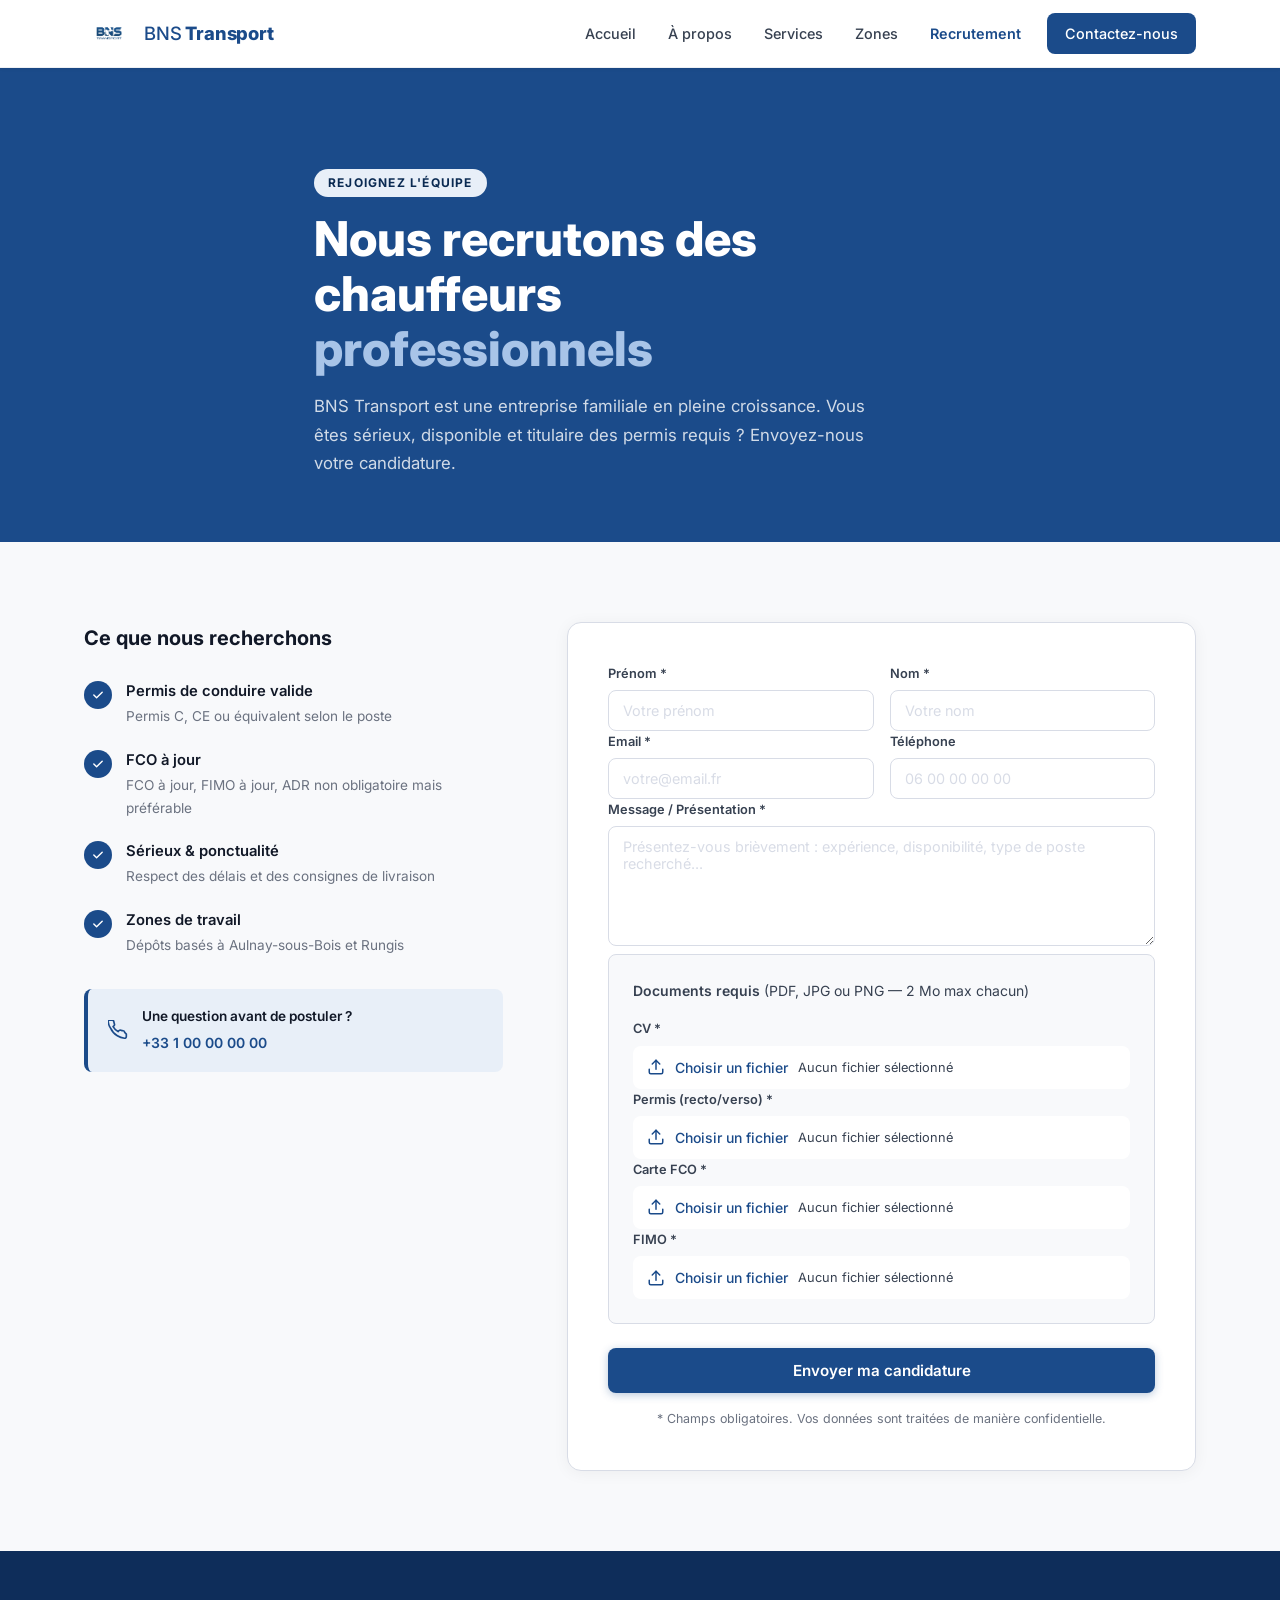
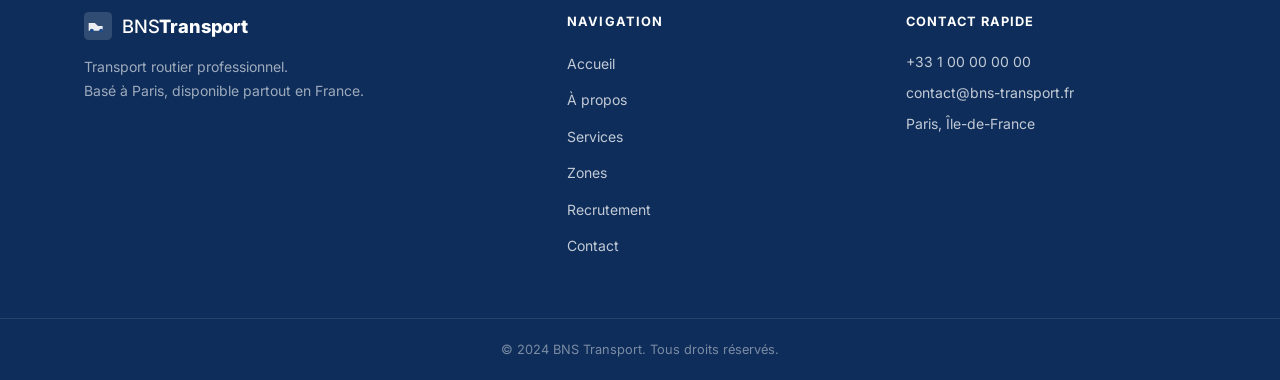
==== pages/recrutement.html @ 75c83bd3 "Update: carte zones, transport frigorifique, page recrutement" ====
<!DOCTYPE html>
<html lang="fr">
<head>
  <meta charset="UTF-8" />
  <meta name="viewport" content="width=device-width, initial-scale=1.0" />
  <meta name="description" content="BNS Transport recrute — Rejoignez notre équipe de chauffeurs professionnels. Envoyez votre candidature avec CV, permis et carte FCO." />
  <title>Recrutement — BNS Transport</title>
  <link rel="stylesheet" href="../css/styles.css" />
  <link rel="preconnect" href="https://fonts.googleapis.com" />
  <link rel="preconnect" href="https://fonts.gstatic.com" crossorigin />
  <link href="https://fonts.googleapis.com/css2?family=Inter:wght@400;500;600;700;800&display=swap" rel="stylesheet" />
</head>
<body>

  <!-- ========== HEADER ========== -->
  <header class="header" id="header">
    <div class="container header__inner">
      <a href="../index.html" class="logo">
        <span class="logo__icon">
          <img src="../asset/logo/V3-remove.png" alt="BNS Transport" height="50">
        </span>
        <span class="logo__text">BNS<strong> Transport</strong></span>
      </a>

      <button class="nav-toggle" id="navToggle" aria-label="Ouvrir le menu" aria-expanded="false">
        <span></span><span></span><span></span>
      </button>

      <nav class="nav" id="mainNav">
        <ul class="nav__list">
          <li><a href="../index.html#accueil"  class="nav__link">Accueil</a></li>
          <li><a href="../index.html#apropos"  class="nav__link">À propos</a></li>
          <li><a href="../index.html#services" class="nav__link">Services</a></li>
          <li><a href="../index.html#zones"    class="nav__link">Zones</a></li>
          <li><a href="recrutement.html"       class="nav__link nav__link--active">Recrutement</a></li>
          <li><a href="../index.html#contact"  class="nav__link nav__link--cta">Contactez-nous</a></li>
        </ul>
      </nav>
    </div>
  </header>

  <!-- ========== PAGE HERO ========== -->
  <section class="page-hero">
    <div class="container page-hero__inner">
      <p class="section__eyebrow">Rejoignez l'équipe</p>
      <h1 class="page-hero__title">Nous recrutons des chauffeurs<br><span>professionnels</span></h1>
      <p class="page-hero__subtitle">BNS Transport est une entreprise familiale en pleine croissance. Vous êtes sérieux, disponible et titulaire des permis requis ? Envoyez-nous votre candidature.</p>
    </div>
  </section>

  <!-- ========== RECRUITMENT FORM ========== -->
  <section class="section recruit" id="recrutement">
    <div class="container">
      <div class="recruit__inner">

        <!-- Info panel -->
        <div class="recruit__info">
          <h2 class="recruit__info-title">Ce que nous recherchons</h2>
          <ul class="recruit__criteria">
            <li>
              <span class="recruit__criteria-icon">
                <svg viewBox="0 0 20 20" fill="currentColor"><path fill-rule="evenodd" d="M16.707 5.293a1 1 0 010 1.414l-8 8a1 1 0 01-1.414 0l-4-4a1 1 0 011.414-1.414L8 12.586l7.293-7.293a1 1 0 011.414 0z" clip-rule="evenodd"/></svg>
              </span>
              <div>
                <strong>Permis de conduire valide</strong>
                <p>Permis C, CE ou équivalent selon le poste</p>
              </div>
            </li>
            <li>
              <span class="recruit__criteria-icon">
                <svg viewBox="0 0 20 20" fill="currentColor"><path fill-rule="evenodd" d="M16.707 5.293a1 1 0 010 1.414l-8 8a1 1 0 01-1.414 0l-4-4a1 1 0 011.414-1.414L8 12.586l7.293-7.293a1 1 0 011.414 0z" clip-rule="evenodd"/></svg>
              </span>
              <div>
                <strong>FCO à jour</strong>
                <p>FCO à jour, FIMO à jour, ADR non obligatoire mais préférable</p>
              </div>
            </li>
            <li>
              <span class="recruit__criteria-icon">
                <svg viewBox="0 0 20 20" fill="currentColor"><path fill-rule="evenodd" d="M16.707 5.293a1 1 0 010 1.414l-8 8a1 1 0 01-1.414 0l-4-4a1 1 0 011.414-1.414L8 12.586l7.293-7.293a1 1 0 011.414 0z" clip-rule="evenodd"/></svg>
              </span>
              <div>
                <strong>Sérieux & ponctualité</strong>
                <p>Respect des délais et des consignes de livraison</p>
              </div>
            </li>
            <li>
              <span class="recruit__criteria-icon">
                <svg viewBox="0 0 20 20" fill="currentColor"><path fill-rule="evenodd" d="M16.707 5.293a1 1 0 010 1.414l-8 8a1 1 0 01-1.414 0l-4-4a1 1 0 011.414-1.414L8 12.586l7.293-7.293a1 1 0 011.414 0z" clip-rule="evenodd"/></svg>
              </span>
              <div>
                <strong>Zones de travail</strong>
                <p>Dépôts basés à Aulnay-sous-Bois et Rungis</p>
              </div>
            </li>
          </ul>

          <div class="recruit__contact-note">
            <svg viewBox="0 0 24 24" fill="none" stroke="currentColor" stroke-width="2" stroke-linecap="round" stroke-linejoin="round"><path d="M22 16.92v3a2 2 0 01-2.18 2 19.79 19.79 0 01-8.63-3.07A19.5 19.5 0 013.07 9.8a19.79 19.79 0 01-3.07-8.63A2 2 0 012 .18h3a2 2 0 012 1.72c.127.96.361 1.903.7 2.81a2 2 0 01-.45 2.11L6.09 7.91a16 16 0 006 6l1.27-1.27a2 2 0 012.11-.45c.907.339 1.85.573 2.81.7a2 2 0 011.72 2.01z"/></svg>
            <div>
              <strong>Une question avant de postuler ?</strong>
              <a href="tel:+33100000000">+33 1 00 00 00 00</a>
            </div>
          </div>
        </div>

        <!-- Form -->
        <form
          class="recruit__form"
          id="recruitForm"
          action="https://formspree.io/f/YOUR_FORM_ID"
          method="POST"
          enctype="multipart/form-data"
          novalidate
        >
          <div class="form-row">
            <div class="form-group">
              <label for="prenom">Prénom *</label>
              <input type="text" id="prenom" name="prenom" placeholder="Votre prénom" required />
            </div>
            <div class="form-group">
              <label for="nom">Nom *</label>
              <input type="text" id="nom" name="nom" placeholder="Votre nom" required />
            </div>
          </div>
          <div class="form-row">
            <div class="form-group">
              <label for="email">Email *</label>
              <input type="email" id="email" name="email" placeholder="votre@email.fr" required />
            </div>
            <div class="form-group">
              <label for="telephone">Téléphone</label>
              <input type="tel" id="telephone" name="telephone" placeholder="06 00 00 00 00" />
            </div>
          </div>
          <div class="form-group">
            <label for="message">Message / Présentation *</label>
            <textarea id="message" name="message" rows="4" placeholder="Présentez-vous brièvement : expérience, disponibilité, type de poste recherché..." required></textarea>
          </div>

          <!-- File uploads -->
          <div class="upload-section">
            <p class="upload-section__label">Documents requis <span>(PDF, JPG ou PNG — 2 Mo max chacun)</span></p>

            <div class="form-group">
              <label for="cv">CV *</label>
              <div class="file-upload" id="cvUpload">
                <input type="file" id="cv" name="cv" accept=".pdf,.jpg,.jpeg,.png" required />
                <div class="file-upload__ui">
                  <svg viewBox="0 0 24 24" fill="none" stroke="currentColor" stroke-width="2" stroke-linecap="round" stroke-linejoin="round"><path d="M21 15v4a2 2 0 01-2 2H5a2 2 0 01-2-2v-4"/><polyline points="17 8 12 3 7 8"/><line x1="12" y1="3" x2="12" y2="15"/></svg>
                  <span class="file-upload__text">Choisir un fichier</span>
                  <span class="file-upload__name">Aucun fichier sélectionné</span>
                </div>
              </div>
              <p class="file-upload__error" id="cvError" hidden>Fichier trop lourd ou format non accepté (PDF, JPG, PNG, max 2 Mo).</p>
            </div>

            <div class="form-group">
              <label for="permis">Permis (recto/verso) *</label>
              <div class="file-upload" id="permisUpload">
                <input type="file" id="permis" name="permis" accept=".pdf,.jpg,.jpeg,.png" required />
                <div class="file-upload__ui">
                  <svg viewBox="0 0 24 24" fill="none" stroke="currentColor" stroke-width="2" stroke-linecap="round" stroke-linejoin="round"><path d="M21 15v4a2 2 0 01-2 2H5a2 2 0 01-2-2v-4"/><polyline points="17 8 12 3 7 8"/><line x1="12" y1="3" x2="12" y2="15"/></svg>
                  <span class="file-upload__text">Choisir un fichier</span>
                  <span class="file-upload__name">Aucun fichier sélectionné</span>
                </div>
              </div>
              <p class="file-upload__error" id="permisError" hidden>Fichier trop lourd ou format non accepté (PDF, JPG, PNG, max 2 Mo).</p>
            </div>

            <div class="form-group">
              <label for="fco">Carte FCO *</label>
              <div class="file-upload" id="fcoUpload">
                <input type="file" id="fco" name="fco" accept=".pdf,.jpg,.jpeg,.png" required />
                <div class="file-upload__ui">
                  <svg viewBox="0 0 24 24" fill="none" stroke="currentColor" stroke-width="2" stroke-linecap="round" stroke-linejoin="round"><path d="M21 15v4a2 2 0 01-2 2H5a2 2 0 01-2-2v-4"/><polyline points="17 8 12 3 7 8"/><line x1="12" y1="3" x2="12" y2="15"/></svg>
                  <span class="file-upload__text">Choisir un fichier</span>
                  <span class="file-upload__name">Aucun fichier sélectionné</span>
                </div>
              </div>
              <p class="file-upload__error" id="fcoError" hidden>Fichier trop lourd ou format non accepté (PDF, JPG, PNG, max 2 Mo).</p>
            </div>

            <div class="form-group">
              <label for="fimo">FIMO *</label>
              <div class="file-upload" id="fimoUpload">
                <input type="file" id="fimo" name="fimo" accept=".pdf,.jpg,.jpeg,.png" required />
                <div class="file-upload__ui">
                  <svg viewBox="0 0 24 24" fill="none" stroke="currentColor" stroke-width="2" stroke-linecap="round" stroke-linejoin="round"><path d="M21 15v4a2 2 0 01-2 2H5a2 2 0 01-2-2v-4"/><polyline points="17 8 12 3 7 8"/><line x1="12" y1="3" x2="12" y2="15"/></svg>
                  <span class="file-upload__text">Choisir un fichier</span>
                  <span class="file-upload__name">Aucun fichier sélectionné</span>
                </div>
              </div>
              <p class="file-upload__error" id="fimoError" hidden>Fichier trop lourd ou format non accepté (PDF, JPG, PNG, max 2 Mo).</p>
            </div>
          </div>

          <button type="submit" class="btn btn--primary btn--full">Envoyer ma candidature</button>
          <p class="form-notice">* Champs obligatoires. Vos données sont traitées de manière confidentielle.</p>

          <div class="form-success" id="recruitSuccess" hidden>
            <svg viewBox="0 0 24 24" fill="none" stroke="currentColor" stroke-width="2"><path d="M22 11.08V12a10 10 0 11-5.93-9.14"/><polyline points="22 4 12 14.01 9 11.01"/></svg>
            Merci ! Votre candidature a bien été envoyée. Nous vous recontacterons prochainement.
          </div>
        </form>

      </div>
    </div>
  </section>

  <!-- ========== FOOTER ========== -->
  <footer class="footer">
    <div class="container footer__inner">
      <div class="footer__brand">
        <a href="../index.html" class="logo logo--light">
          <span class="logo__icon">
            <svg width="28" height="28" viewBox="0 0 36 36" fill="none" xmlns="http://www.w3.org/2000/svg">
              <rect width="36" height="36" rx="6" fill="#fff" opacity=".15"/>
              <path d="M6 24V14h8l4 4h6v6H6z" fill="#fff" opacity=".9"/>
              <circle cx="10" cy="24" r="2.5" fill="#1B4B8A"/>
              <circle cx="22" cy="24" r="2.5" fill="#1B4B8A"/>
            </svg>
          </span>
          <span class="logo__text">BNS<strong>Transport</strong></span>
        </a>
        <p>Transport routier professionnel.<br>Basé à Paris, disponible partout en France.</p>
      </div>
      <div class="footer__links">
        <h4>Navigation</h4>
        <ul>
          <li><a href="../index.html#accueil">Accueil</a></li>
          <li><a href="../index.html#apropos">À propos</a></li>
          <li><a href="../index.html#services">Services</a></li>
          <li><a href="../index.html#zones">Zones</a></li>
          <li><a href="recrutement.html">Recrutement</a></li>
          <li><a href="../index.html#contact">Contact</a></li>
        </ul>
      </div>
      <div class="footer__contact">
        <h4>Contact rapide</h4>
        <p><a href="tel:+33100000000">+33 1 00 00 00 00</a></p>
        <p><a href="mailto:contact@bns-transport.fr">contact@bns-transport.fr</a></p>
        <p>Paris, Île-de-France</p>
      </div>
    </div>
    <div class="footer__bottom">
      <div class="container">
        <p>&copy; 2024 BNS Transport. Tous droits réservés.</p>
      </div>
    </div>
  </footer>

  <a href="#recrutement" class="back-to-top" id="backToTop" aria-label="Retour en haut">&#8593;</a>

  <script src="../js/script.js"></script>
  <script>
    (function () {
      var MAX = 2 * 1024 * 1024;
      var fields = [
        { input: 'cv',     error: 'cvError',     wrap: 'cvUpload' },
        { input: 'permis', error: 'permisError', wrap: 'permisUpload' },
        { input: 'fco',    error: 'fcoError',    wrap: 'fcoUpload' },
        { input: 'fimo',   error: 'fimoError',   wrap: 'fimoUpload' }
      ];

      fields.forEach(function (f) {
        var input   = document.getElementById(f.input);
        var errorEl = document.getElementById(f.error);
        var nameEl  = document.querySelector('#' + f.wrap + ' .file-upload__name');
        var wrapEl  = document.getElementById(f.wrap);

        input.addEventListener('change', function () {
          var file = input.files[0];
          if (!file) return;
          if (file.size > MAX) {
            errorEl.hidden = false;
            wrapEl.classList.add('file-upload--error');
            nameEl.textContent = 'Aucun fichier sélectionné';
            input.value = '';
          } else {
            errorEl.hidden = true;
            wrapEl.classList.remove('file-upload--error');
            nameEl.textContent = file.name;
          }
        });
      });

      var params = new URLSearchParams(window.location.search);
      if (params.get('success') === 'true') {
        document.getElementById('recruitSuccess').hidden = false;
        document.getElementById('recruitForm').hidden = true;
      }
    })();
  </script>
</body>
</html>
---- css/styles.css ----
/* ============================================================
   BNS Transport — styles.css
   Primary: #1B4B8A | Font: Inter
   ============================================================ */

/* ---------- Reset & base ---------- */
*, *::before, *::after { box-sizing: border-box; margin: 0; padding: 0; }

:root {
  --blue:        #1B4B8A;
  --blue-dark:   #143870;
  --blue-light:  #2563B0;
  --blue-pale:   #E8EFF8;
  --white:       #ffffff;
  --gray-50:     #F8F9FB;
  --gray-100:    #EEF0F4;
  --gray-200:    #D8DCE6;
  --gray-500:    #6B7280;
  --gray-700:    #374151;
  --gray-900:    #111827;
  --font:        'Inter', system-ui, sans-serif;
  --radius:      8px;
  --radius-lg:   14px;
  --shadow-sm:   0 1px 3px rgba(0,0,0,.08);
  --shadow:      0 4px 16px rgba(27,75,138,.12);
  --shadow-lg:   0 8px 32px rgba(27,75,138,.18);
  --transition:  .25s ease;
  --header-h:    68px;
}

html { scroll-behavior: smooth; font-size: 16px; }

body {
  font-family: var(--font);
  color: var(--gray-700);
  background: var(--white);
  line-height: 1.65;
  -webkit-font-smoothing: antialiased;
}

a { color: inherit; text-decoration: none; }
ul { list-style: none; }
img, svg { display: block; max-width: 100%; }
button { cursor: pointer; font-family: inherit; border: none; background: none; }

/* ---------- Utilities ---------- */
.container {
  width: 100%;
  max-width: 1160px;
  margin-inline: auto;
  padding-inline: 24px;
}

.section { padding: 80px 0; }

.section__header {
  text-align: center;
  max-width: 640px;
  margin: 0 auto 56px;
}

.section__eyebrow {
  display: inline-block;
  font-size: .75rem;
  font-weight: 700;
  letter-spacing: .1em;
  text-transform: uppercase;
  color: var(--blue);
  background: var(--blue-pale);
  padding: 4px 14px;
  border-radius: 100px;
  margin-bottom: 14px;
}

.section__title {
  font-size: clamp(1.6rem, 3vw, 2.2rem);
  font-weight: 800;
  color: var(--gray-900);
  line-height: 1.2;
  margin-bottom: 16px;
}

.section__subtitle {
  font-size: 1.05rem;
  color: var(--gray-500);
}

/* ---------- Buttons ---------- */
.btn {
  display: inline-flex;
  align-items: center;
  gap: 8px;
  padding: 13px 28px;
  border-radius: var(--radius);
  font-size: .95rem;
  font-weight: 600;
  transition: var(--transition);
  white-space: nowrap;
}

.btn--primary {
  background: var(--blue);
  color: var(--white);
  box-shadow: 0 2px 8px rgba(27,75,138,.3);
}
.btn--primary:hover { background: var(--blue-dark); transform: translateY(-1px); box-shadow: var(--shadow); }

.btn--outline {
  background: transparent;
  color: var(--white);
  border: 2px solid rgba(255,255,255,.6);
}
.btn--outline:hover { background: rgba(255,255,255,.1); border-color: var(--white); }

.btn--sm { padding: 10px 22px; font-size: .875rem; }
.btn--full { width: 100%; justify-content: center; }

/* ============================================================
   HEADER
   ============================================================ */
.header {
  position: fixed;
  inset: 0 0 auto;
  z-index: 100;
  height: var(--header-h);
  background: var(--white);
  border-bottom: 1px solid var(--gray-100);
  box-shadow: var(--shadow-sm);
  transition: box-shadow var(--transition);
}

.header.scrolled { box-shadow: var(--shadow); }

.header__inner {
  height: 100%;
  display: flex;
  align-items: center;
  justify-content: space-between;
  gap: 24px;
}

/* Logo */
.logo {
  display: flex;
  align-items: center;
  gap: 10px;
  flex-shrink: 0;
}

.logo__text {
  font-size: 1.15rem;
  font-weight: 500;
  color: var(--blue);
  letter-spacing: -.01em;
}
.logo__text strong { font-weight: 800; }

/* Nav */
.nav__list {
  display: flex;
  align-items: center;
  gap: 4px;
}

.nav__link {
  display: inline-block;
  padding: 8px 14px;
  font-size: .9rem;
  font-weight: 500;
  color: var(--gray-700);
  border-radius: var(--radius);
  transition: var(--transition);
}
.nav__link:hover, .nav__link.active { color: var(--blue); background: var(--blue-pale); }

.nav__link--cta {
  background: var(--blue);
  color: var(--white) !important;
  padding: 9px 18px;
  margin-left: 8px;
}
.nav__link--cta:hover { background: var(--blue-dark) !important; }

/* Hamburger */
.nav-toggle {
  display: none;
  flex-direction: column;
  gap: 5px;
  width: 36px;
  height: 36px;
  justify-content: center;
  align-items: center;
  border-radius: var(--radius);
  transition: var(--transition);
}
.nav-toggle:hover { background: var(--gray-100); }
.nav-toggle span {
  display: block;
  width: 22px;
  height: 2px;
  background: var(--blue);
  border-radius: 2px;
  transition: var(--transition);
}
.nav-toggle.open span:nth-child(1) { transform: translateY(7px) rotate(45deg); }
.nav-toggle.open span:nth-child(2) { opacity: 0; }
.nav-toggle.open span:nth-child(3) { transform: translateY(-7px) rotate(-45deg); }

/* ============================================================
   HERO
   ============================================================ */
.hero {
  position: relative;
  padding-top: var(--header-h);
  min-height: 100svh;
  display: flex;
  align-items: center;
  background:
    linear-gradient(135deg, #0e2d5a 0%, var(--blue) 50%, #1e5fad 100%);
  overflow: hidden;
}

.hero::before {
  content: '';
  position: absolute;
  inset: 0;
  background-image:
    radial-gradient(circle at 70% 30%, rgba(255,255,255,.04) 0%, transparent 50%),
    radial-gradient(circle at 20% 80%, rgba(255,255,255,.03) 0%, transparent 40%);
}

/* Subtle road texture */
.hero::after {
  content: '';
  position: absolute;
  bottom: 0; left: 0; right: 0;
  height: 180px;
  background: linear-gradient(to top, rgba(0,0,0,.25), transparent);
}

.hero__overlay {
  position: absolute;
  inset: 0;
  background: url("data:image/svg+xml,%3Csvg width='60' height='60' viewBox='0 0 60 60' xmlns='http://www.w3.org/2000/svg'%3E%3Cg fill='none' fill-rule='evenodd'%3E%3Cg fill='%23ffffff' fill-opacity='0.025'%3E%3Cpath d='M36 34v-4h-2v4h-4v2h4v4h2v-4h4v-2h-4zm0-30V0h-2v4h-4v2h4v4h2V6h4V4h-4zM6 34v-4H4v4H0v2h4v4h2v-4h4v-2H6zM6 4V0H4v4H0v2h4v4h2V6h4V4H6z'/%3E%3C/g%3E%3C/g%3E%3C/svg%3E");
}

.hero__content {
  position: relative;
  z-index: 1;
  max-width: 720px;
  color: var(--white);
  padding-block: 80px 60px;
}

.hero__eyebrow {
  font-size: .8rem;
  font-weight: 600;
  letter-spacing: .12em;
  text-transform: uppercase;
  color: rgba(255,255,255,.7);
  margin-bottom: 20px;
  display: flex;
  align-items: center;
  gap: 8px;
}
.hero__eyebrow::before {
  content: '';
  display: inline-block;
  width: 30px; height: 2px;
  background: rgba(255,255,255,.5);
  border-radius: 2px;
}

.hero__title {
  font-size: clamp(2.2rem, 5.5vw, 3.6rem);
  font-weight: 800;
  line-height: 1.1;
  letter-spacing: -.02em;
  margin-bottom: 24px;
}
.hero__title span { color: rgba(255,255,255,.75); }

.hero__subtitle {
  font-size: clamp(1rem, 2vw, 1.15rem);
  color: rgba(255,255,255,.8);
  max-width: 540px;
  margin-bottom: 40px;
  line-height: 1.7;
}

.hero__actions {
  display: flex;
  flex-wrap: wrap;
  gap: 12px;
  margin-bottom: 48px;
}

.hero__badges {
  display: flex;
  flex-wrap: wrap;
  gap: 12px;
}

.badge {
  display: inline-flex;
  align-items: center;
  gap: 8px;
  padding: 8px 16px;
  background: rgba(255,255,255,.1);
  backdrop-filter: blur(6px);
  border: 1px solid rgba(255,255,255,.2);
  border-radius: 100px;
  font-size: .82rem;
  font-weight: 500;
  color: rgba(255,255,255,.9);
}
.badge__icon { font-weight: 700; color: #7FBFFF; }

/* ============================================================
   ABOUT
   ============================================================ */
.about { background: var(--white); }

.about__inner {
  display: grid;
  grid-template-columns: 1fr 1fr;
  gap: 64px;
  align-items: center;
}

.about__text .section__eyebrow { display: inline-block; }
.about__text .section__title { text-align: left; margin-bottom: 20px; }

.about__text p {
  color: var(--gray-500);
  margin-bottom: 16px;
  font-size: .975rem;
}

.about__text .btn { margin-top: 8px; }

.about__stats {
  display: grid;
  grid-template-columns: 1fr 1fr;
  gap: 16px;
}

.stat-card {
  background: var(--gray-50);
  border: 1px solid var(--gray-100);
  border-radius: var(--radius-lg);
  padding: 28px 24px;
  display: flex;
  flex-direction: column;
  gap: 6px;
  transition: var(--transition);
}
.stat-card:hover { border-color: var(--blue); box-shadow: var(--shadow); }

.stat-card__number {
  font-size: 1.6rem;
  font-weight: 800;
  color: var(--blue);
  line-height: 1;
}
.stat-card__label {
  font-size: .82rem;
  color: var(--gray-500);
  font-weight: 500;
}

/* ============================================================
   SERVICES
   ============================================================ */
.services { background: var(--gray-50); }

.services__grid {
  display: grid;
  grid-template-columns: repeat(2, 1fr);
  gap: 24px;
}

.service-card {
  background: var(--white);
  border: 1px solid var(--gray-200);
  border-radius: var(--radius-lg);
  padding: 36px 28px;
  position: relative;
  transition: var(--transition);
  display: flex;
  flex-direction: column;
  gap: 14px;
}
.service-card:hover {
  transform: translateY(-4px);
  box-shadow: var(--shadow-lg);
  border-color: var(--blue);
}

.service-card--featured {
  border-color: var(--blue);
  box-shadow: var(--shadow);
}

.service-card__badge {
  position: absolute;
  top: -12px;
  left: 50%;
  transform: translateX(-50%);
  background: var(--blue);
  color: var(--white);
  font-size: .72rem;
  font-weight: 700;
  letter-spacing: .06em;
  text-transform: uppercase;
  padding: 4px 14px;
  border-radius: 100px;
  white-space: nowrap;
}

.service-card__icon svg { width: 52px; height: 52px; }

.service-card__title {
  font-size: 1.1rem;
  font-weight: 700;
  color: var(--gray-900);
}

.service-card__text {
  font-size: .9rem;
  color: var(--gray-500);
  line-height: 1.65;
}

.service-card__list {
  font-size: .875rem;
  display: flex;
  flex-direction: column;
  gap: 8px;
  margin-top: 4px;
}
.service-card__list li {
  display: flex;
  align-items: center;
  gap: 8px;
  color: var(--gray-700);
}
.service-card__list li::before {
  content: '';
  display: inline-block;
  width: 6px; height: 6px;
  border-radius: 50%;
  background: var(--blue);
  flex-shrink: 0;
}

/* ============================================================
   ZONES
   ============================================================ */
.zones { background: var(--white); }

.zones__inner {
  display: grid;
  grid-template-columns: 1fr 1.2fr;
  gap: 64px;
  align-items: start;
}

.map-visual {
  border-radius: var(--radius-lg);
  overflow: hidden;
  position: sticky;
  top: calc(var(--header-h) + 24px);
  line-height: 0;
  background: var(--white);
  border: 1px solid var(--gray-100);
}

.map-legend {
  display: flex;
  justify-content: center;
  gap: 20px;
  padding: 10px 16px;
  line-height: normal;
}
.map-legend__item {
  display: flex;
  align-items: center;
  gap: 6px;
  font-size: .75rem;
  color: var(--gray-500);
}
.map-legend__dot {
  width: 10px;
  height: 10px;
  border-radius: 2px;
  flex-shrink: 0;
}
.map-legend__dot--covered { background: #1B4B8A; }
.map-legend__dot--other   { background: #E5E7EB; border: 1px solid #d1d5db; }

.map-img {
  width: 100%;
  height: 100%;
  display: block;
  object-fit: cover;
}

.zones__list {
  display: flex;
  flex-direction: column;
  gap: 0;
}

.zone-item {
  display: flex;
  gap: 16px;
  padding: 20px 0;
  border-bottom: 1px solid var(--gray-100);
}
.zone-item:first-child { padding-top: 0; }

.zone-item__icon {
  font-size: 1.25rem;
  flex-shrink: 0;
  width: 36px;
  height: 36px;
  display: flex;
  align-items: center;
  justify-content: center;
}

.zone-item h3 {
  font-size: .975rem;
  font-weight: 700;
  color: var(--gray-900);
  margin-bottom: 4px;
}
.zone-item p { font-size: .875rem; color: var(--gray-500); }

.zone-item--primary h3 { color: var(--blue); }

.zone-callout {
  margin-top: 24px;
  padding: 20px 24px;
  background: var(--blue-pale);
  border-left: 4px solid var(--blue);
  border-radius: 0 var(--radius) var(--radius) 0;
  font-size: .9rem;
  color: var(--gray-700);
  display: flex;
  flex-direction: column;
  gap: 6px;
}
.zone-callout strong { color: var(--gray-900); }
.zone-callout a { color: var(--blue); font-weight: 600; }
.zone-callout a:hover { text-decoration: underline; }

/* ============================================================
   CONTACT
   ============================================================ */
.contact { background: var(--gray-50); }

.contact__inner {
  display: grid;
  grid-template-columns: 1fr 1.4fr;
  gap: 56px;
  align-items: start;
}

.contact__info h3 {
  font-size: 1.1rem;
  font-weight: 700;
  color: var(--gray-900);
  margin-bottom: 28px;
}

.contact__details {
  display: flex;
  flex-direction: column;
  gap: 20px;
  margin-bottom: 32px;
}

.contact__details li {
  display: flex;
  gap: 14px;
  align-items: flex-start;
}

.contact__icon {
  width: 40px; height: 40px;
  flex-shrink: 0;
  display: flex;
  align-items: center;
  justify-content: center;
  background: var(--blue-pale);
  border-radius: var(--radius);
  color: var(--blue);
}
.contact__icon svg { width: 18px; height: 18px; }

.contact__label {
  display: block;
  font-size: .75rem;
  font-weight: 600;
  text-transform: uppercase;
  letter-spacing: .06em;
  color: var(--gray-500);
  margin-bottom: 2px;
}
.contact__value {
  font-size: .925rem;
  color: var(--gray-900);
  font-weight: 500;
  line-height: 1.5;
}
a.contact__value:hover { color: var(--blue); }

.contact__urgency {
  background: var(--blue);
  color: var(--white);
  border-radius: var(--radius-lg);
  padding: 24px;
  display: flex;
  flex-direction: column;
  gap: 8px;
}
.contact__urgency strong { font-size: 1rem; }
.contact__urgency p { font-size: .875rem; opacity: .85; }
.contact__urgency .btn--primary { background: var(--white); color: var(--blue); margin-top: 4px; align-self: flex-start; }
.contact__urgency .btn--primary:hover { background: var(--blue-pale); }

/* Form */
.contact__form {
  background: var(--white);
  border: 1px solid var(--gray-200);
  border-radius: var(--radius-lg);
  padding: 36px;
  box-shadow: var(--shadow-sm);
  display: flex;
  flex-direction: column;
  gap: 18px;
}

.form-row {
  display: grid;
  grid-template-columns: 1fr 1fr;
  gap: 16px;
}

.form-group {
  display: flex;
  flex-direction: column;
  gap: 6px;
}

.form-group label {
  font-size: .8rem;
  font-weight: 600;
  color: var(--gray-700);
}

.form-group input,
.form-group select,
.form-group textarea {
  width: 100%;
  padding: 11px 14px;
  border: 1.5px solid var(--gray-200);
  border-radius: var(--radius);
  font-size: .9rem;
  font-family: inherit;
  color: var(--gray-900);
  background: var(--white);
  transition: var(--transition);
  outline: none;
  appearance: none;
}

.form-group input:focus,
.form-group select:focus,
.form-group textarea:focus {
  border-color: var(--blue);
  box-shadow: 0 0 0 3px rgba(27,75,138,.1);
}

.form-group input::placeholder,
.form-group textarea::placeholder { color: var(--gray-200); }

.form-group textarea { resize: vertical; min-height: 120px; }

.form-notice {
  font-size: .78rem;
  color: var(--gray-500);
  text-align: center;
  margin-top: 12px;
  margin-top: -4px;
}

.form-success {
  display: none;
}
.form-success:not([hidden]) {
  display: flex;
  align-items: center;
  gap: 10px;
  padding: 16px;
  background: #f0fdf4;
  border: 1px solid #bbf7d0;
  border-radius: var(--radius);
  font-size: .9rem;
  color: #166534;
  font-weight: 500;
}
.form-success svg { width: 20px; height: 20px; flex-shrink: 0; stroke: #16a34a; }

/* ============================================================
   FOOTER
   ============================================================ */
.footer {
  background: #0e2d5a;
  color: rgba(255,255,255,.75);
}

.footer__inner {
  display: grid;
  grid-template-columns: 1.5fr 1fr 1fr;
  gap: 48px;
  padding-block: 60px;
}

.footer__brand .logo__text { color: var(--white); }
.footer__brand p {
  font-size: .875rem;
  line-height: 1.7;
  margin-top: 14px;
  color: rgba(255,255,255,.6);
}

.footer__links h4,
.footer__contact h4 {
  font-size: .8rem;
  font-weight: 700;
  letter-spacing: .08em;
  text-transform: uppercase;
  color: var(--white);
  margin-bottom: 18px;
}

.footer__links ul {
  display: flex;
  flex-direction: column;
  gap: 10px;
}
.footer__links a {
  font-size: .875rem;
  transition: var(--transition);
}
.footer__links a:hover { color: var(--white); padding-left: 4px; }

.footer__contact p {
  font-size: .875rem;
  margin-bottom: 8px;
}
.footer__contact a:hover { color: var(--white); text-decoration: underline; }

.footer__bottom {
  border-top: 1px solid rgba(255,255,255,.1);
  padding-block: 20px;
}
.footer__bottom p { font-size: .8rem; color: rgba(255,255,255,.45); text-align: center; }

/* ============================================================
   NAV ACTIVE STATE
   ============================================================ */
.nav__link--active {
  color: var(--blue);
  font-weight: 600;
}

/* ============================================================
   PAGE HERO (recrutement & inner pages)
   ============================================================ */
.page-hero {
  background: var(--blue);
  padding: 100px 0 64px;
  margin-top: var(--header-h);
}
.page-hero__inner {
  max-width: 700px;
}
.page-hero .section__eyebrow {
  color: #0a2a52;
}
.page-hero__title {
  font-size: clamp(2rem, 5vw, 3rem);
  font-weight: 800;
  color: #fff;
  line-height: 1.15;
  margin-bottom: 16px;
}
.page-hero__title span { color: #a8c4e8; }
.page-hero__subtitle {
  font-size: 1.05rem;
  color: rgba(255,255,255,.8);
  max-width: 580px;
  line-height: 1.7;
}

/* ============================================================
   RECRUITMENT SECTION
   ============================================================ */
.recruit { background: var(--gray-50); }

.recruit__inner {
  display: grid;
  grid-template-columns: 1fr 1.5fr;
  gap: 64px;
  align-items: start;
}

/* Info panel */
.recruit__info {
  position: sticky;
  top: calc(var(--header-h) + 24px);
}
.recruit__info-title {
  font-size: 1.25rem;
  font-weight: 700;
  color: var(--gray-900);
  margin-bottom: 24px;
}
.recruit__criteria {
  list-style: none;
  display: flex;
  flex-direction: column;
  gap: 20px;
  margin-bottom: 32px;
}
.recruit__criteria li {
  display: flex;
  gap: 14px;
  align-items: flex-start;
}
.recruit__criteria-icon {
  flex-shrink: 0;
  width: 28px; height: 28px;
  background: var(--blue);
  border-radius: 50%;
  display: flex;
  align-items: center;
  justify-content: center;
  margin-top: 2px;
}
.recruit__criteria-icon svg {
  width: 14px; height: 14px;
  color: #fff;
}
.recruit__criteria strong {
  display: block;
  font-size: .925rem;
  font-weight: 600;
  color: var(--gray-900);
  margin-bottom: 2px;
}
.recruit__criteria p {
  font-size: .85rem;
  color: var(--gray-500);
  margin: 0;
}
.recruit__contact-note {
  display: flex;
  gap: 14px;
  align-items: center;
  padding: 16px 20px;
  background: var(--blue-pale);
  border-radius: var(--radius);
  border-left: 4px solid var(--blue);
}
.recruit__contact-note svg {
  width: 20px; height: 20px;
  color: var(--blue);
  flex-shrink: 0;
}
.recruit__contact-note strong {
  display: block;
  font-size: .85rem;
  font-weight: 600;
  color: var(--gray-900);
  margin-bottom: 2px;
}
.recruit__contact-note a {
  font-size: .875rem;
  color: var(--blue);
  font-weight: 600;
}

/* Recruitment form */
.recruit__form .form-notice { margin-top: 16px; }

.recruit__form {
  background: var(--white);
  border: 1px solid var(--gray-200);
  border-radius: var(--radius-lg);
  padding: 40px;
  box-shadow: 0 2px 16px rgba(0,0,0,.05);
}

/* File upload */
.upload-section {
  margin: 8px 0 24px;
  padding: 24px;
  background: var(--gray-50);
  border: 1px solid var(--gray-200);
  border-radius: var(--radius);
}
.upload-section__label {
  font-size: .875rem;
  font-weight: 600;
  color: var(--gray-700);
  margin-bottom: 16px;
}
.upload-section__label span {
  font-weight: 400;
  color: var(--gray-400);
}
.file-upload {
  position: relative;
  cursor: pointer;
}
.file-upload input[type="file"] {
  position: absolute;
  inset: 0;
  opacity: 0;
  cursor: pointer;
  width: 100%;
  height: 100%;
  z-index: 1;
}
.file-upload__ui {
  display: flex;
  align-items: center;
  gap: 10px;
  padding: 10px 14px;
  border: 1.5px dashed var(--gray-300);
  border-radius: var(--radius);
  background: var(--white);
  transition: border-color .2s, background .2s;
}
.file-upload:hover .file-upload__ui,
.file-upload:focus-within .file-upload__ui {
  border-color: var(--blue);
  background: var(--blue-pale);
}
.file-upload--error .file-upload__ui {
  border-color: #dc2626;
  background: #fef2f2;
}
.file-upload__ui svg {
  width: 18px; height: 18px;
  color: var(--blue);
  flex-shrink: 0;
}
.file-upload__text {
  font-size: .875rem;
  font-weight: 500;
  color: var(--blue);
  white-space: nowrap;
}
.file-upload__name {
  font-size: .8rem;
  color: var(--gray-400);
  overflow: hidden;
  text-overflow: ellipsis;
  white-space: nowrap;
}
.file-upload__error {
  font-size: .8rem;
  color: #dc2626;
  margin-top: 4px;
}

/* ============================================================
   BACK TO TOP
   ============================================================ */
.back-to-top {
  position: fixed;
  bottom: 28px;
  right: 28px;
  width: 44px; height: 44px;
  background: var(--blue);
  color: var(--white);
  border-radius: var(--radius);
  display: flex;
  align-items: center;
  justify-content: center;
  font-size: 1.2rem;
  box-shadow: var(--shadow);
  opacity: 0;
  pointer-events: none;
  transition: var(--transition);
  z-index: 99;
  line-height: 1;
}
.back-to-top.visible { opacity: 1; pointer-events: auto; }
.back-to-top:hover { background: var(--blue-dark); transform: translateY(-2px); }

/* ============================================================
   RESPONSIVE
   ============================================================ */

/* Tablet */
@media (max-width: 900px) {
  .about__inner {
    grid-template-columns: 1fr;
    gap: 40px;
  }

  .services__grid {
    grid-template-columns: 1fr;
  }

  .recruit__inner {
    grid-template-columns: 1fr;
    gap: 40px;
  }
  .recruit__info { position: static; }
  .recruit__form { padding: 24px; }

  .zones__inner {
    grid-template-columns: 1fr;
    gap: 40px;
  }
  .map-visual { position: static; }

  .contact__inner {
    grid-template-columns: 1fr;
    gap: 40px;
  }

  .footer__inner {
    grid-template-columns: 1fr 1fr;
    gap: 40px;
  }
  .footer__brand { grid-column: 1 / -1; }
}

/* Mobile */
@media (max-width: 640px) {
  :root { --header-h: 60px; }

  .section { padding: 60px 0; }
  .section__header { margin-bottom: 40px; }

  /* Header */
  .nav-toggle { display: flex; }

  .nav {
    position: absolute;
    top: var(--header-h);
    left: 0; right: 0;
    background: var(--white);
    border-bottom: 1px solid var(--gray-100);
    box-shadow: var(--shadow);
    padding: 12px 24px 20px;
    max-height: 0;
    overflow: hidden;
    transition: max-height .35s ease, padding .35s ease;
  }
  .nav.open { max-height: 400px; }

  .nav__list {
    flex-direction: column;
    align-items: stretch;
    gap: 2px;
  }
  .nav__link { text-align: left; padding: 10px 14px; }
  .nav__link--cta { margin-left: 0; margin-top: 8px; text-align: center; justify-content: center; }

  /* Hero */
  .hero { min-height: 100svh; }
  .hero__content { padding-block: 60px 48px; }
  .hero__actions { flex-direction: column; }
  .hero__actions .btn { justify-content: center; }

  /* About */
  .about__stats { grid-template-columns: 1fr 1fr; }

  /* Form */
  .form-row { grid-template-columns: 1fr; }
  .contact__form { padding: 24px; }

  /* Footer */
  .footer__inner {
    grid-template-columns: 1fr;
    gap: 32px;
    padding-block: 40px;
  }
  .footer__brand { grid-column: auto; }

  .back-to-top { bottom: 20px; right: 20px; }
}

@media (max-width: 400px) {
  .hero__badges { flex-direction: column; }
  .about__stats { grid-template-columns: 1fr; }
}
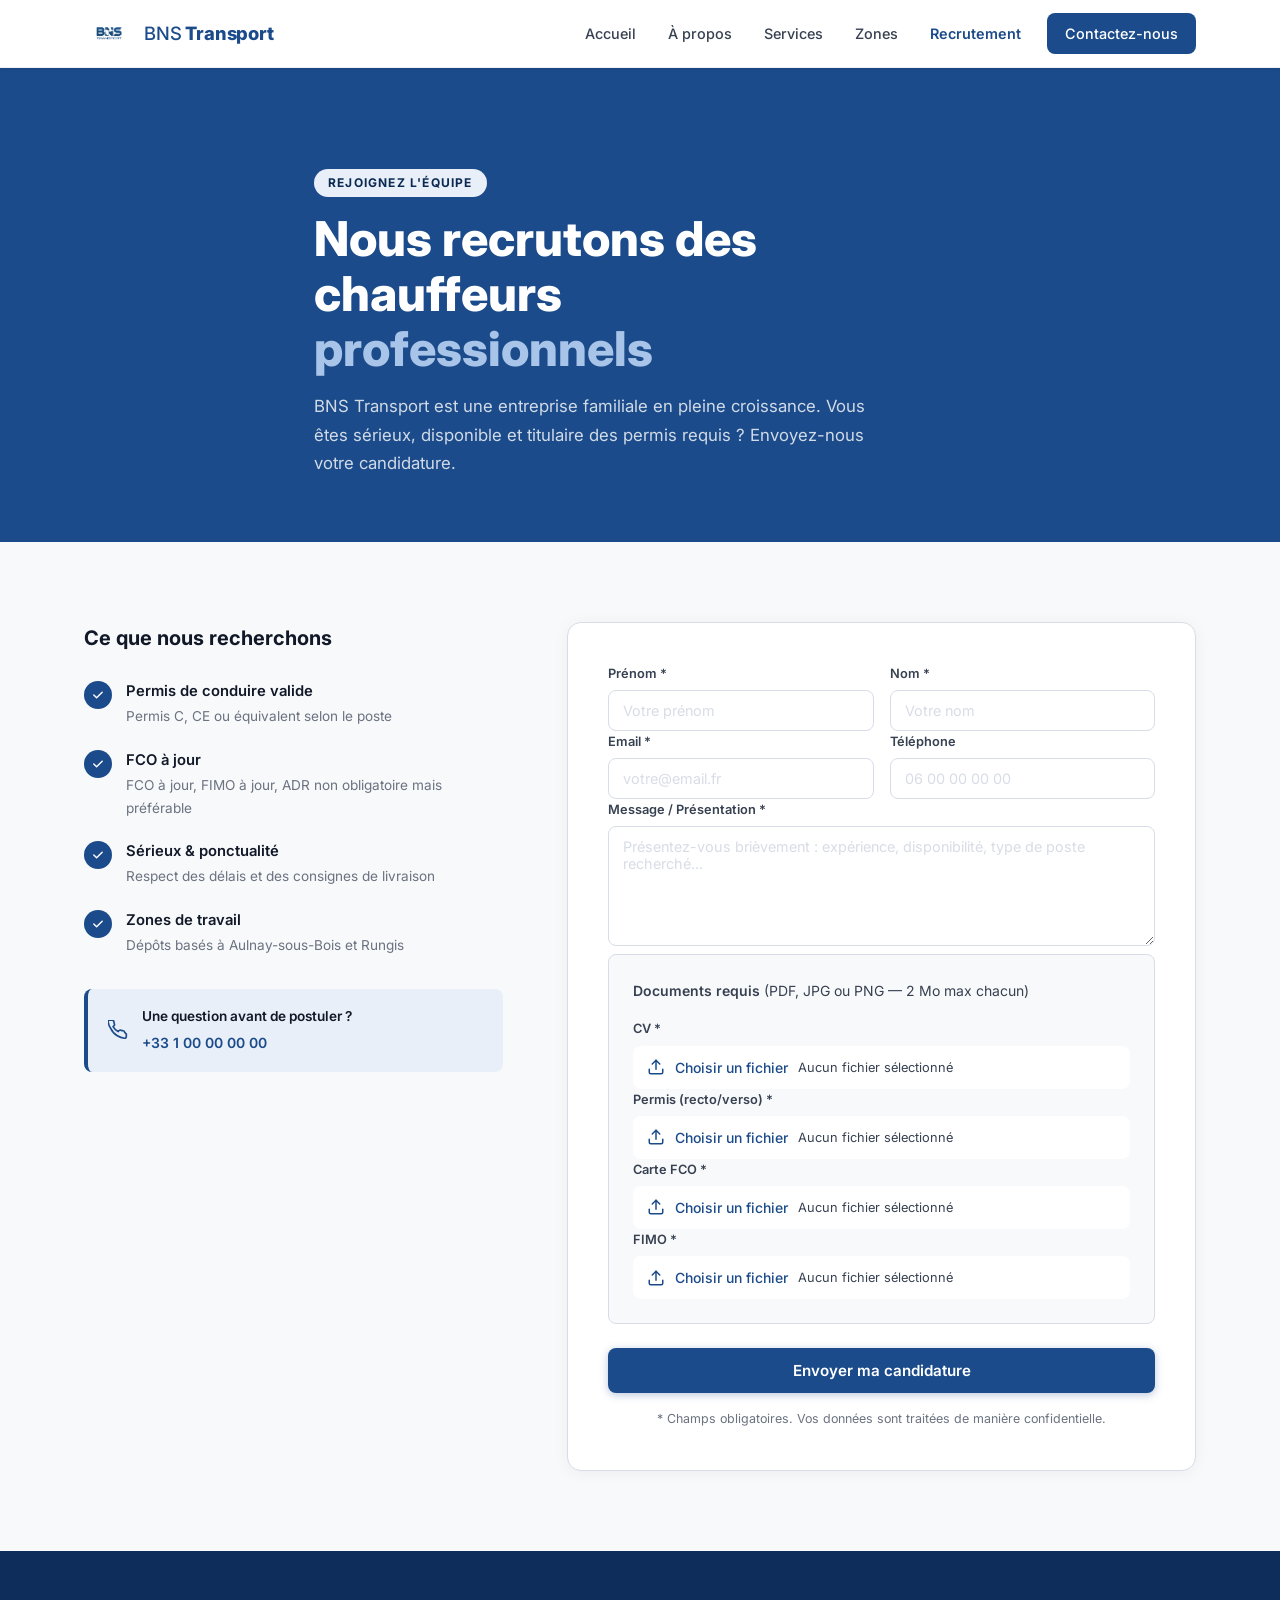
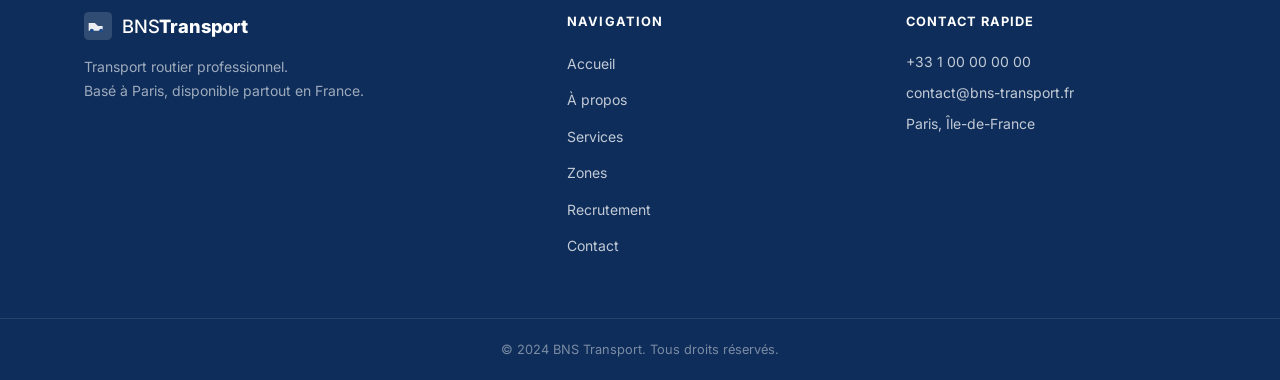
==== commit d016e4e2: "Add: formulaires contact + recrutement via PHP/Resend, favicon, vercel.json Co-Authored-By: Claude S" ====
--- a/pages/recrutement.html
+++ b/pages/recrutement.html
@@ -5,6 +5,7 @@
   <meta name="viewport" content="width=device-width, initial-scale=1.0" />
   <meta name="description" content="BNS Transport recrute — Rejoignez notre équipe de chauffeurs professionnels. Envoyez votre candidature avec CV, permis et carte FCO." />
   <title>Recrutement — BNS Transport</title>
+  <link rel="icon" type="image/png" href="../asset/logo/V3.png" />
   <link rel="stylesheet" href="../css/styles.css" />
   <link rel="preconnect" href="https://fonts.googleapis.com" />
   <link rel="preconnect" href="https://fonts.gstatic.com" crossorigin />
@@ -108,8 +109,6 @@
         <form
           class="recruit__form"
           id="recruitForm"
-          action="https://formspree.io/f/YOUR_FORM_ID"
-          method="POST"
           enctype="multipart/form-data"
           novalidate
         >
@@ -285,11 +284,42 @@
         });
       });
 
-      var params = new URLSearchParams(window.location.search);
-      if (params.get('success') === 'true') {
-        document.getElementById('recruitSuccess').hidden = false;
-        document.getElementById('recruitForm').hidden = true;
-      }
+      // Submit via fetch
+      var form        = document.getElementById('recruitForm');
+      var successEl   = document.getElementById('recruitSuccess');
+      var submitBtn   = form.querySelector('[type="submit"]');
+
+      form.addEventListener('submit', function (e) {
+        e.preventDefault();
+
+        if (!form.checkValidity()) {
+          form.reportValidity();
+          return;
+        }
+
+        var originalText = submitBtn.textContent;
+        submitBtn.disabled = true;
+        submitBtn.textContent = 'Envoi en cours…';
+
+        fetch('../api/recrutement.php', { method: 'POST', body: new FormData(form) })
+          .then(function (res) { return res.json(); })
+          .then(function (json) {
+            if (json.ok) {
+              form.hidden = true;
+              successEl.hidden = false;
+              successEl.scrollIntoView({ behavior: 'smooth', block: 'nearest' });
+            } else {
+              alert(json.error || "Une erreur est survenue. Veuillez réessayer.");
+              submitBtn.disabled = false;
+              submitBtn.textContent = originalText;
+            }
+          })
+          .catch(function () {
+            alert("Une erreur est survenue. Veuillez réessayer.");
+            submitBtn.disabled = false;
+            submitBtn.textContent = originalText;
+          });
+      });
     })();
   </script>
 </body>
--- a/css/styles.css
+++ b/css/styles.css
@@ -28,7 +28,11 @@
   --header-h:    68px;
 }
 
-html { scroll-behavior: smooth; font-size: 16px; }
+html {
+  scroll-behavior: smooth;
+  font-size: 16px;
+  overflow-x: hidden;
+}
 
 body {
   font-family: var(--font);
@@ -36,6 +40,7 @@
   background: var(--white);
   line-height: 1.65;
   -webkit-font-smoothing: antialiased;
+  overflow-x: hidden;
 }
 
 a { color: inherit; text-decoration: none; }
@@ -946,6 +951,8 @@
   border-radius: var(--radius);
   background: var(--white);
   transition: border-color .2s, background .2s;
+  overflow: hidden;
+  min-width: 0;
 }
 .file-upload:hover .file-upload__ui,
 .file-upload:focus-within .file-upload__ui {
@@ -966,6 +973,7 @@
   font-weight: 500;
   color: var(--blue);
   white-space: nowrap;
+  flex-shrink: 0;
 }
 .file-upload__name {
   font-size: .8rem;
@@ -973,6 +981,8 @@
   overflow: hidden;
   text-overflow: ellipsis;
   white-space: nowrap;
+  min-width: 0;
+  flex: 1;
 }
 .file-upload__error {
   font-size: .8rem;
@@ -1059,15 +1069,23 @@
     position: absolute;
     top: var(--header-h);
     left: 0; right: 0;
+    z-index: 99;
     background: var(--white);
     border-bottom: 1px solid var(--gray-100);
     box-shadow: var(--shadow);
-    padding: 12px 24px 20px;
+    padding: 0 24px;
     max-height: 0;
     overflow: hidden;
-    transition: max-height .35s ease, padding .35s ease;
-  }
-  .nav.open { max-height: 400px; }
+    visibility: hidden;
+    pointer-events: none;
+    transition: max-height .35s ease, padding .35s ease, visibility .35s;
+  }
+  .nav.open {
+    max-height: 400px;
+    padding: 12px 24px 20px;
+    visibility: visible;
+    pointer-events: auto;
+  }
 
   .nav__list {
     flex-direction: column;
@@ -1090,6 +1108,21 @@
   .form-row { grid-template-columns: 1fr; }
   .contact__form { padding: 24px; }
 
+  /* Recruitment mobile */
+  .recruit__inner { gap: 32px; }
+  .recruit__form {
+    padding: 20px 16px;
+    box-sizing: border-box;
+    width: 100%;
+  }
+  .recruit__contact-note {
+    max-width: 100%;
+    box-sizing: border-box;
+  }
+  .upload-section { padding: 16px; }
+  .page-hero { padding: 80px 0 48px; }
+  .page-hero__title { font-size: 1.75rem; }
+
   /* Footer */
   .footer__inner {
     grid-template-columns: 1fr;
@@ -1104,4 +1137,109 @@
 @media (max-width: 400px) {
   .hero__badges { flex-direction: column; }
   .about__stats { grid-template-columns: 1fr; }
-}
+
+  /* Recruitment — 320px safe */
+  .container {
+    padding-inline: 12px;
+  }
+
+  .recruit__form {
+    padding: 16px 12px;
+    width: 100%;
+    box-sizing: border-box;
+  }
+
+  .recruit__info {
+    width: 100%;
+    box-sizing: border-box;
+  }
+
+  .recruit__contact-note {
+    width: 100%;
+    box-sizing: border-box;
+    padding: 12px;
+    gap: 10px;
+  }
+
+  .upload-section {
+    padding: 12px;
+    width: 100%;
+    box-sizing: border-box;
+  }
+
+  .file-upload__ui {
+    padding: 8px 10px;
+    gap: 8px;
+  }
+
+  .file-upload__text { font-size: .8rem; }
+
+  .recruit__criteria li { gap: 10px; }
+
+  .recruit__form .btn--full {
+    width: 100%;
+    box-sizing: border-box;
+    padding-inline: 12px;
+  }
+
+  .page-hero__title { font-size: 1.5rem; }
+  .page-hero { padding: 72px 0 40px; }
+}
+
+@media (max-width: 450px) {
+  .container {
+    width: 100%;
+    box-sizing: border-box;
+    padding-inline: 12px;
+  }
+
+  .recruit__inner,
+  .recruit__info,
+  .recruit__form,
+  .recruit__criteria,
+  .upload-section {
+    width: 100%;
+    box-sizing: border-box;
+    max-width: 100%;
+  }
+
+  .recruit__form {
+    padding: 16px 12px;
+  }
+
+  .upload-section {
+    padding: 12px;
+  }
+
+  .recruit__contact-note {
+    width: 100%;
+    max-width: 100%;
+    box-sizing: border-box;
+    padding: 12px;
+    gap: 10px;
+    overflow: hidden;
+  }
+
+  .recruit__contact-note svg {
+    flex-shrink: 0;
+    min-width: 20px;
+  }
+
+  .form-group,
+  .form-row {
+    width: 100%;
+    box-sizing: border-box;
+  }
+
+  .file-upload,
+  .file-upload__ui {
+    width: 100%;
+    box-sizing: border-box;
+    max-width: 100%;
+  }
+
+  .btn--full {
+    width: 100%;
+    box-sizing: border-box;
+  }
+}
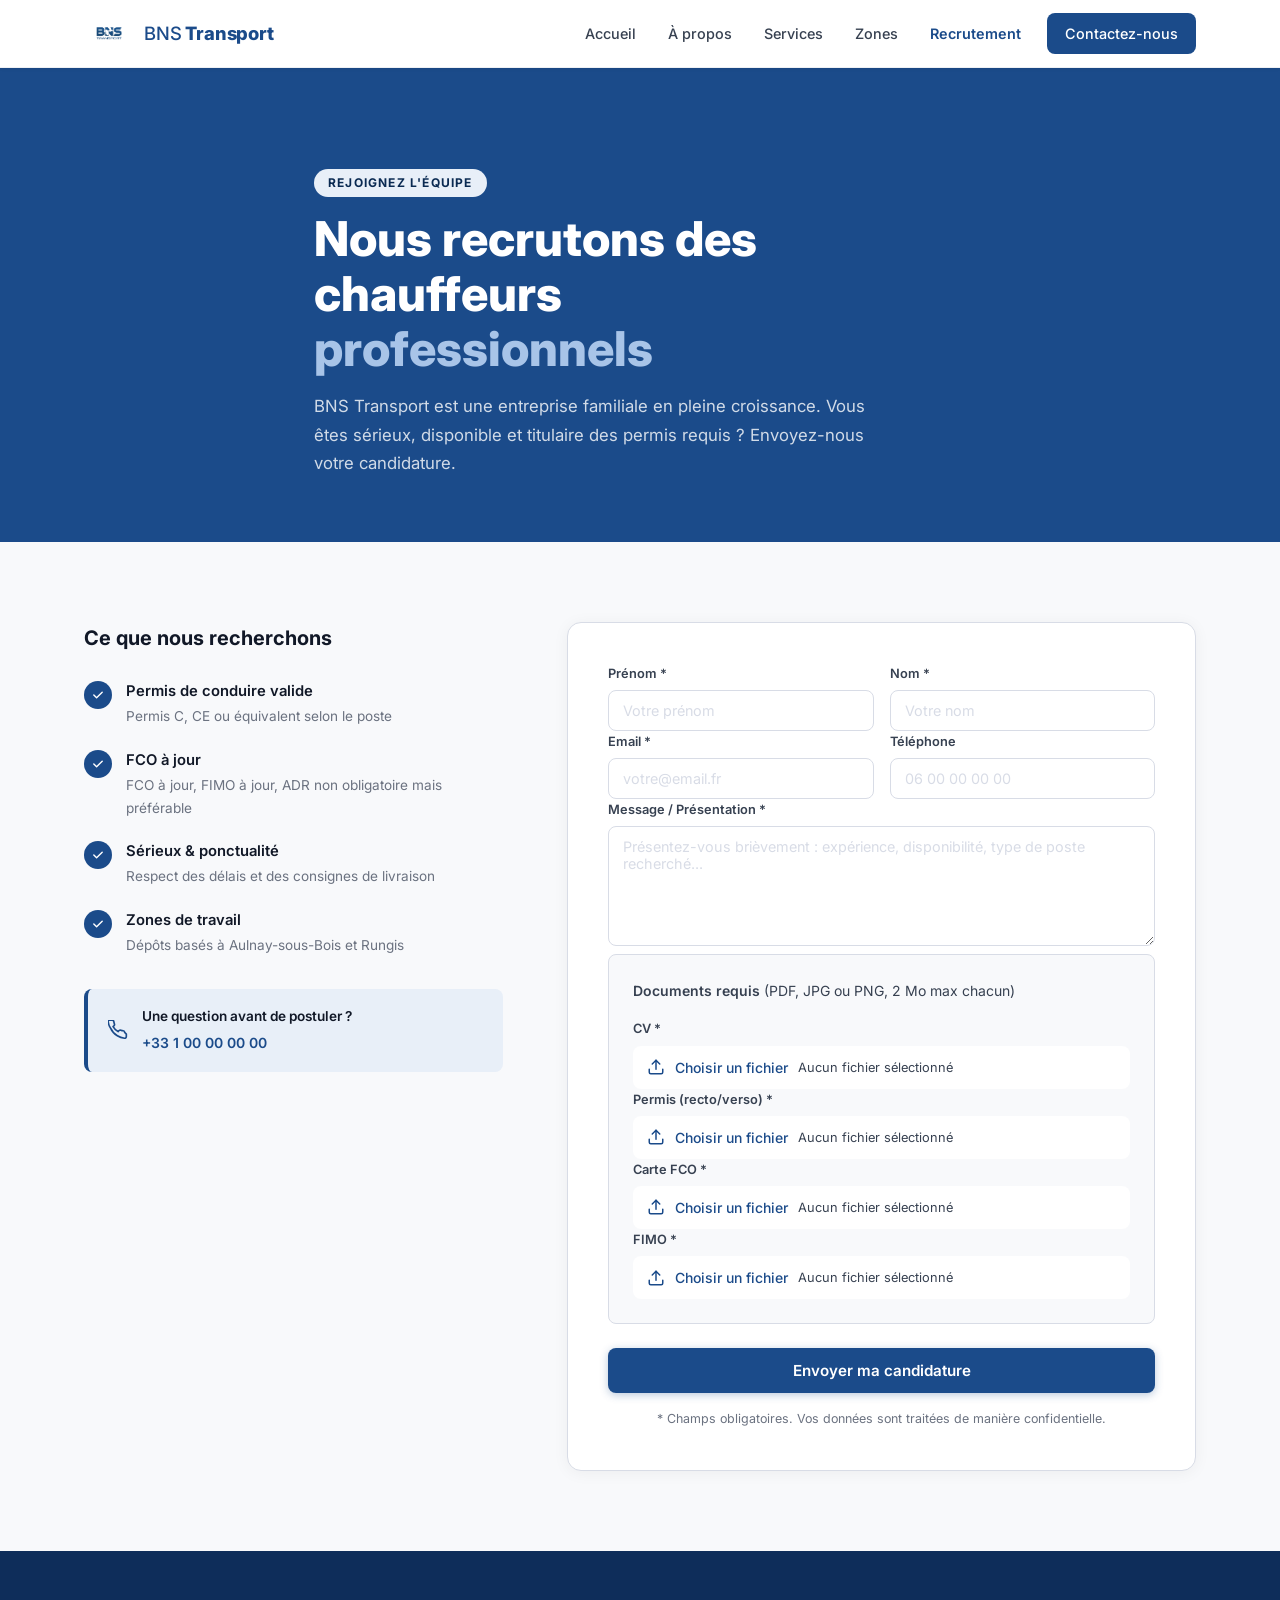
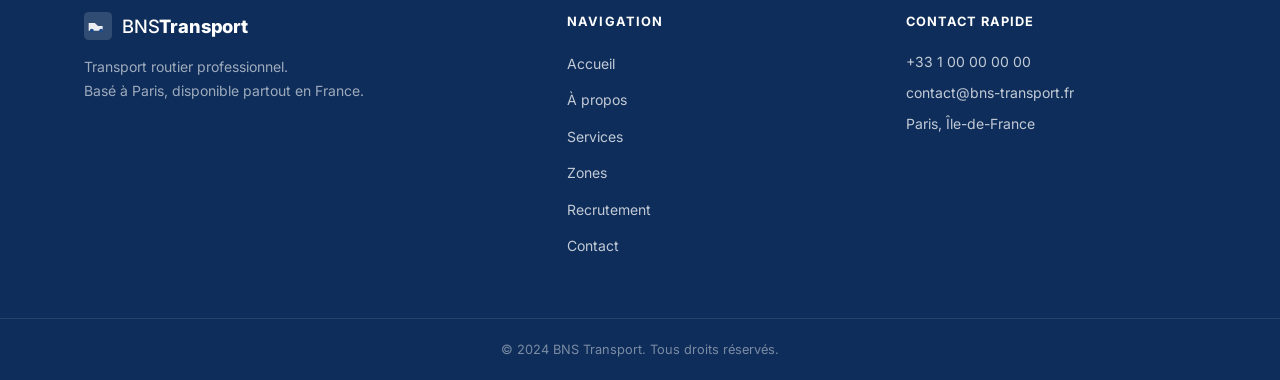
==== commit 5bba6288: "fix(content): remplacer tirets longs par ponctuation naturelle" ====
--- a/pages/recrutement.html
+++ b/pages/recrutement.html
@@ -139,7 +139,7 @@
 
           <!-- File uploads -->
           <div class="upload-section">
-            <p class="upload-section__label">Documents requis <span>(PDF, JPG ou PNG — 2 Mo max chacun)</span></p>
+            <p class="upload-section__label">Documents requis <span>(PDF, JPG ou PNG, 2 Mo max chacun)</span></p>
 
             <div class="form-group">
               <label for="cv">CV *</label>
